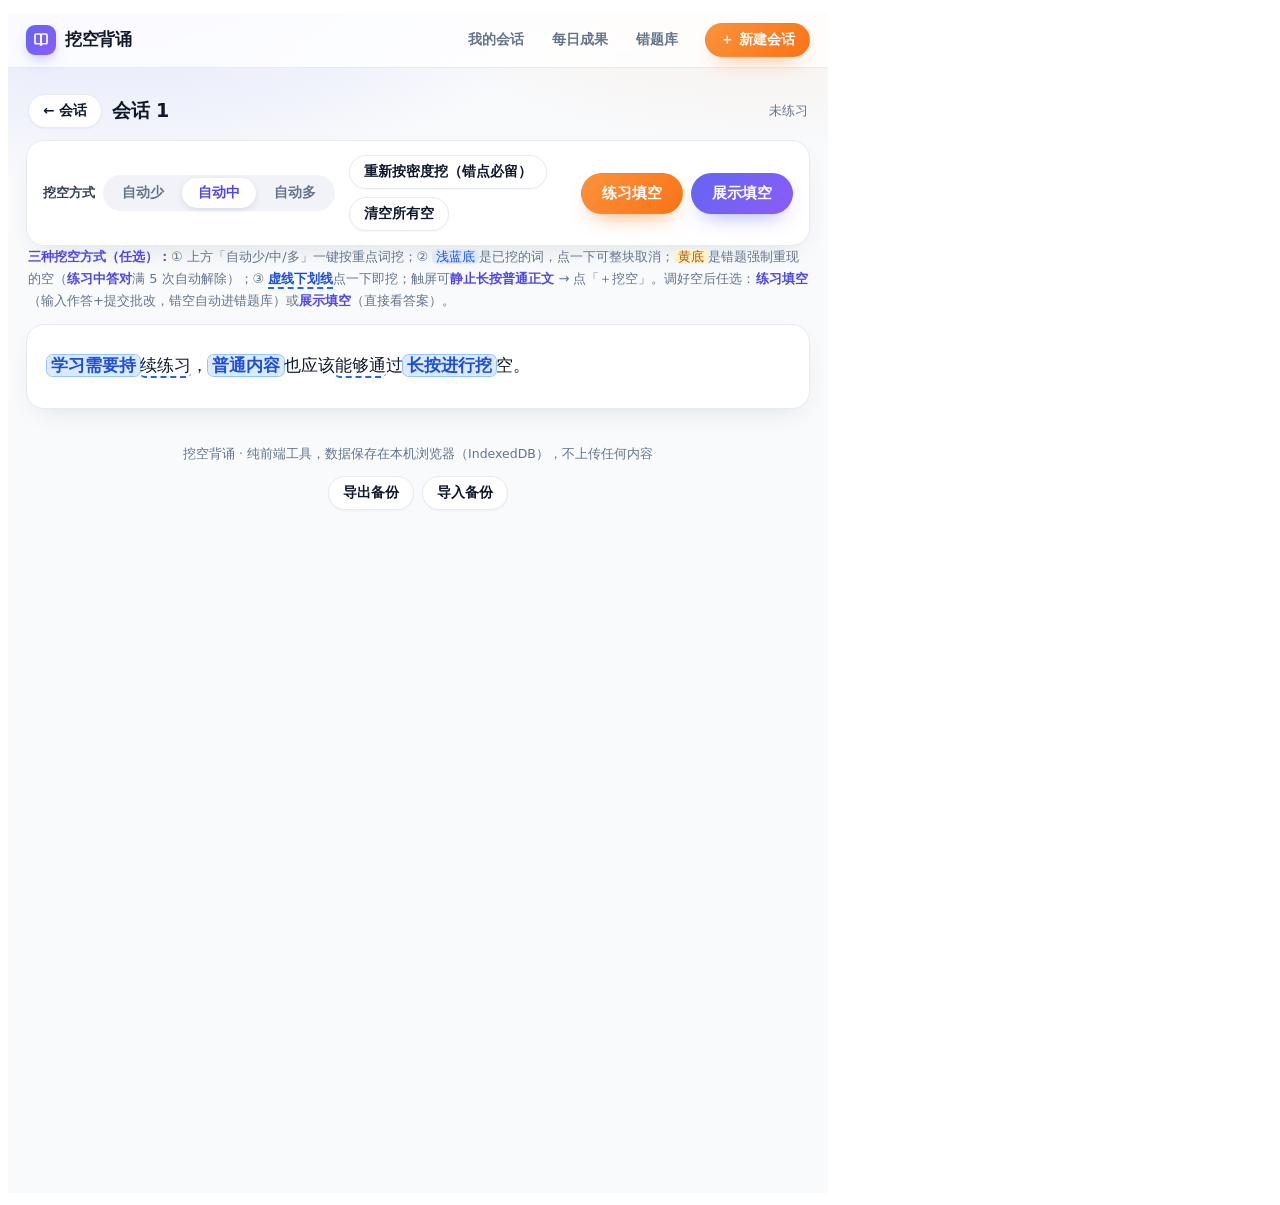
==== e2e_mobile_contract.html @ 043310d4 "deploy: adjustable mobile selection handles" ====
<!doctype html><meta charset="utf-8"><title>RUNNING</title>
<pre id="log"></pre><iframe id="app" src="index.html" style="width:820px;height:1180px;border:0"></iframe>
<script>
(async function () {
  var out = [], frame = document.getElementById('app');
  function ok(name, value, detail) { out.push((value ? 'PASS | ' : 'FAIL | ') + name + (detail ? ' :: ' + detail : '')); }
  function sleep(ms) { return new Promise(function (resolve) { setTimeout(resolve, ms); }); }
  await new Promise(function (resolve) { frame.onload = resolve; });
  var w = frame.contentWindow, d = frame.contentDocument;
  var runtimeErrors=[];
  w.addEventListener('error',function(e){runtimeErrors.push(e.message||'error');});
  w.addEventListener('unhandledrejection',function(e){runtimeErrors.push(String(e.reason||'rejection'));});
  await w.RT.store.ready();
  w.RT.app.go('new');
  d.getElementById('newText').value = '学习需要持续练习，普通内容也应该能够通过长按进行挖空。';
  d.getElementById('btnCreate').click();
  await sleep(350);
  var paper = d.getElementById('paper');
  ok('页面进入设计状态', paper && paper.classList.contains('mode-design'));

  function fire(type, x, y, target) {
    var touch = new w.Touch({identifier:1,target:target,clientX:x,clientY:y,pageX:x,pageY:y});
    var ev = new w.TouchEvent(type,{bubbles:true,cancelable:true,touches:type==='touchend'?[]:[touch],targetTouches:type==='touchend'?[]:[touch],changedTouches:[touch]});
    target.dispatchEvent(ev); return ev;
  }

  var suggest = paper.querySelector('.tk.suggest');
  ok('存在虚线建议词', !!suggest);
  if (suggest) {
    var sr=suggest.getBoundingClientRect();
    fire('touchstart',sr.left+2,sr.top+2,suggest); await sleep(420); fire('touchend',sr.left+2,sr.top+2,suggest); await sleep(20);
    ok('虚线词长按不会打开多余浮层', d.getElementById('selPop').hidden);
    var beforeSuggest = w.RT.app.state.blanks.length;
    suggest.click(); await sleep(80);
    ok('虚线词单击一次挖空', w.RT.app.state.blanks.length === beforeSuggest + 1);
  }
  var blue = paper.querySelector('.tk.on:not(.forced)');
  ok('存在可取消蓝色词块', !!blue);
  if (blue) {
    var brc=blue.getBoundingClientRect();
    fire('touchstart',brc.left+2,brc.top+2,blue); await sleep(420); fire('touchend',brc.left+2,brc.top+2,blue); await sleep(20);
    ok('蓝色词块长按不会打开多余浮层', d.getElementById('selPop').hidden);
    var beforeBlue = w.RT.app.state.blanks.length;
    blue.click(); await sleep(80);
    ok('蓝色词块单击一次取消', w.RT.app.state.blanks.length === beforeBlue - 1);
  }

  paper = d.getElementById('paper');
  var ordinary = null, walker = d.createTreeWalker(paper, w.NodeFilter.SHOW_TEXT, null), node;
  while ((node = walker.nextNode())) {
    if (node.parentElement === paper && node.nodeValue.trim()) { ordinary = node; break; }
  }
  ok('存在普通正文文本', !!ordinary);
  if (ordinary) {
    var range = d.createRange(); range.setStart(ordinary,0); range.setEnd(ordinary,1);
    var rect = range.getBoundingClientRect(), x=rect.left+rect.width/2, y=rect.top+rect.height/2;
    try { Object.defineProperty(d,'caretRangeFromPoint',{value:undefined,configurable:true}); } catch (_) {}
    try { Object.defineProperty(d,'caretPositionFromPoint',{value:undefined,configurable:true}); } catch (_) {}
    fire('touchstart',x,y,paper); await sleep(420); fire('touchend',x,y,paper); await sleep(40);
    ok('iPad API 缺失时普通正文静止长按有高亮', d.querySelectorAll('#selLayer .sel-hl').length > 0);
    ok('普通正文静止长按显示挖空按钮', !d.getElementById('selPop').hidden && !d.getElementById('selAdd').hidden);
    ok('长按未创建浏览器原生选区', !w.getSelection().rangeCount || w.getSelection().isCollapsed);
    var handles=d.querySelectorAll('#selLayer .sel-handle');
    ok('长按后显示左右两个范围手柄', handles.length===2);
    var endHandle=d.querySelector('#selLayer .sel-handle.end');
    var laterNode=null, laterWalk=d.createTreeWalker(paper,w.NodeFilter.SHOW_TEXT,null), ln;
    while((ln=laterWalk.nextNode())) {
      if(ln.nodeValue && ln.nodeValue.trim() && ln!==ordinary && !ln.parentElement.closest('#selLayer')){
        var probe=d.createRange();probe.setStart(ln,0);probe.setEnd(ln,Math.min(1,ln.nodeValue.length));
        var probeRect=probe.getBoundingClientRect();if(probeRect.width||probeRect.height)laterNode=ln;
      }
    }
    if(endHandle && laterNode){
      var lr=d.createRange();lr.setStart(laterNode,0);lr.setEnd(laterNode,Math.min(1,laterNode.nodeValue.length));
      var lrc=lr.getBoundingClientRect(), eh=endHandle.getBoundingClientRect();
      var expectedRange=d.createRange();expectedRange.selectNodeContents(paper);expectedRange.setEnd(laterNode,Math.min(1,laterNode.nodeValue.length));
      var expectedOffset=expectedRange.toString().length;
      fire('touchstart',eh.left+eh.width/2,eh.top+eh.height/2,endHandle);
      var handleMove=fire('touchmove',lrc.right,lrc.top+lrc.height/2,endHandle);
      fire('touchend',lrc.right,lrc.top+lrc.height/2,endHandle);await sleep(40);
      ok('拖动右手柄时由应用接管手势', handleMove.defaultPrevented);
      var layerAfter=d.getElementById('selLayer');
      ok('拖动后左右手柄和高亮仍然存在', d.querySelectorAll('#selLayer .sel-handle').length===2 && d.querySelectorAll('#selLayer .sel-hl').length>0,
        layerAfter ? layerAfter.getAttribute('data-range-start')+','+layerAfter.getAttribute('data-range-end')+' expected='+expectedOffset : 'no layer');
      var startHandle=d.querySelector('#selLayer .sel-handle.start'), shrinkNode=null;
      var shrinkWalk=d.createTreeWalker(paper,w.NodeFilter.SHOW_TEXT,null), sn;
      while((sn=shrinkWalk.nextNode())){
        if(!sn.nodeValue||!sn.nodeValue.trim()||sn.parentElement.closest('#selLayer'))continue;
        var er=d.createRange();er.selectNodeContents(paper);er.setEnd(sn,Math.min(1,sn.nodeValue.length));
        var eo=er.toString().length;if(eo>2&&eo<expectedOffset-1){shrinkNode=sn;break;}
      }
      if(startHandle&&shrinkNode){
        var shr=d.createRange();shr.setStart(shrinkNode,0);shr.setEnd(shrinkNode,Math.min(1,shrinkNode.nodeValue.length));
        var shrc=shr.getBoundingClientRect(), sh=startHandle.getBoundingClientRect();
        fire('touchstart',sh.left+sh.width/2,sh.top+sh.height/2,startHandle);
        var shrinkMove=fire('touchmove',shrc.right,shrc.top+shrc.height/2,startHandle);
        fire('touchend',shrc.right,shrc.top+shrc.height/2,startHandle);await sleep(40);
        var shrunkLayer=d.getElementById('selLayer'), shrunkStart=+(shrunkLayer&&shrunkLayer.getAttribute('data-range-start'));
        ok('拖动左手柄时由应用接管手势', shrinkMove.defaultPrevented);
        ok('左手柄可向右缩短挖空范围', shrunkStart>0 && shrunkStart<+(shrunkLayer&&shrunkLayer.getAttribute('data-range-end')),
          shrunkLayer ? shrunkLayer.getAttribute('data-range-start')+','+shrunkLayer.getAttribute('data-range-end') : 'no layer');
      }
    }
    var beforeAdd = w.RT.app.state.customRanges.length;
    d.getElementById('selAdd').click(); await sleep(100);
    ok('长按后点击加号完成挖空', w.RT.app.state.customRanges.length === beforeAdd + 1);
    var adjusted=w.RT.app.state.customRanges[w.RT.app.state.customRanges.length-1];
    ok('调整后的范围按新边界挖空', !!adjusted && adjusted[1]-adjusted[0]>1, adjusted ? adjusted.join(',') : 'none');

    await sleep(850);
    paper = d.getElementById('paper');
    var direct = null, walk2 = d.createTreeWalker(paper,w.NodeFilter.SHOW_TEXT,null);
    while ((node=walk2.nextNode())) { if(node.parentElement===paper && node.nodeValue.trim()){ direct=node; break; } }
    if (direct) {
      var r2=d.createRange(); r2.setStart(direct,0); r2.setEnd(direct,1); var q=r2.getBoundingClientRect();
      var h1=fire('touchstart',q.left+2,q.top+2,paper); var hm=fire('touchmove',q.left+52,q.top+2,paper); fire('touchend',q.left+52,q.top+2,paper); await sleep(30);
      ok('横向移动不触发拖选', d.getElementById('selPop').hidden && !d.querySelector('#selLayer .sel-hl'));
      ok('横向移动未被脚本锁死', !hm.defaultPrevented);
      var v1=fire('touchstart',q.left+2,q.top+2,paper); var vm=fire('touchmove',q.left+2,q.top+62,paper); fire('touchend',q.left+2,q.top+62,paper); await sleep(30);
      ok('纵向滑动不触发长按', d.getElementById('selPop').hidden);
      ok('纵向滑动未被 preventDefault', !vm.defaultPrevented);
    }
  }

  var target = paper.querySelector('.tk') || paper;
  var ss = new w.Event('selectstart',{bubbles:true,cancelable:true}); target.dispatchEvent(ss);
  var cm = new w.MouseEvent('contextmenu',{bubbles:true,cancelable:true}); target.dispatchEvent(cm);
  ok('触屏正文阻止原生选区', ss.defaultPrevented);
  ok('触屏正文阻止复制翻译菜单', cm.defaultPrevented);

  paper = d.getElementById('paper');
  var cancelTarget = paper;
  var cancelTouch = new w.Touch({identifier:2,target:cancelTarget,clientX:10,clientY:10,pageX:10,pageY:10});
  cancelTarget.dispatchEvent(new w.TouchEvent('touchstart',{bubbles:true,cancelable:true,touches:[cancelTouch],targetTouches:[cancelTouch],changedTouches:[cancelTouch]}));
  cancelTarget.dispatchEvent(new w.TouchEvent('touchcancel',{bubbles:true,cancelable:true,touches:[],targetTouches:[],changedTouches:[cancelTouch]}));
  await sleep(420);
  ok('touchcancel 后不会延迟弹出幽灵浮层', d.getElementById('selPop').hidden && !d.querySelector('#selLayer .sel-hl'));

  ok('移动端页面不再显示多余模式开关', !d.getElementById('btnTouchSel'));
  d.dispatchEvent(new w.MouseEvent('mousemove',{bubbles:true}));
  paper = d.getElementById('paper');
  var deskNode = null, deskWalk = d.createTreeWalker(paper,w.NodeFilter.SHOW_TEXT,null);
  while ((node=deskWalk.nextNode())) { if(node.parentElement===paper && node.nodeValue && node.nodeValue.trim()){ deskNode=node; break; } }
  if (deskNode) {
    var deskRange=d.createRange(); deskRange.setStart(deskNode,0); deskRange.setEnd(deskNode,Math.min(2,deskNode.nodeValue.length));
    var selection=w.getSelection(); selection.removeAllRanges(); selection.addRange(deskRange);
    d.dispatchEvent(new w.MouseEvent('mouseup',{bubbles:true,cancelable:true})); await sleep(30);
    ok('桌面 mouseup 划词路径仍正常', !d.getElementById('selPop').hidden);
    selection.removeAllRanges();
  }
  var textarea=d.getElementById('newText');
  var inputMenu=new w.MouseEvent('contextmenu',{bubbles:true,cancelable:true}); textarea.dispatchEvent(inputMenu);
  ok('输入框仍允许系统复制菜单', !inputMenu.defaultPrevented);
  ok('完整交互过程无脚本异常', runtimeErrors.length===0, runtimeErrors.join(' | '));

  document.getElementById('log').textContent = out.join('\n');
  var failures = out.filter(function (line) { return line.indexOf('FAIL') === 0; }).length;
  document.title = 'E2E_DONE_' + failures + '_' + out.length;
})();
</script>
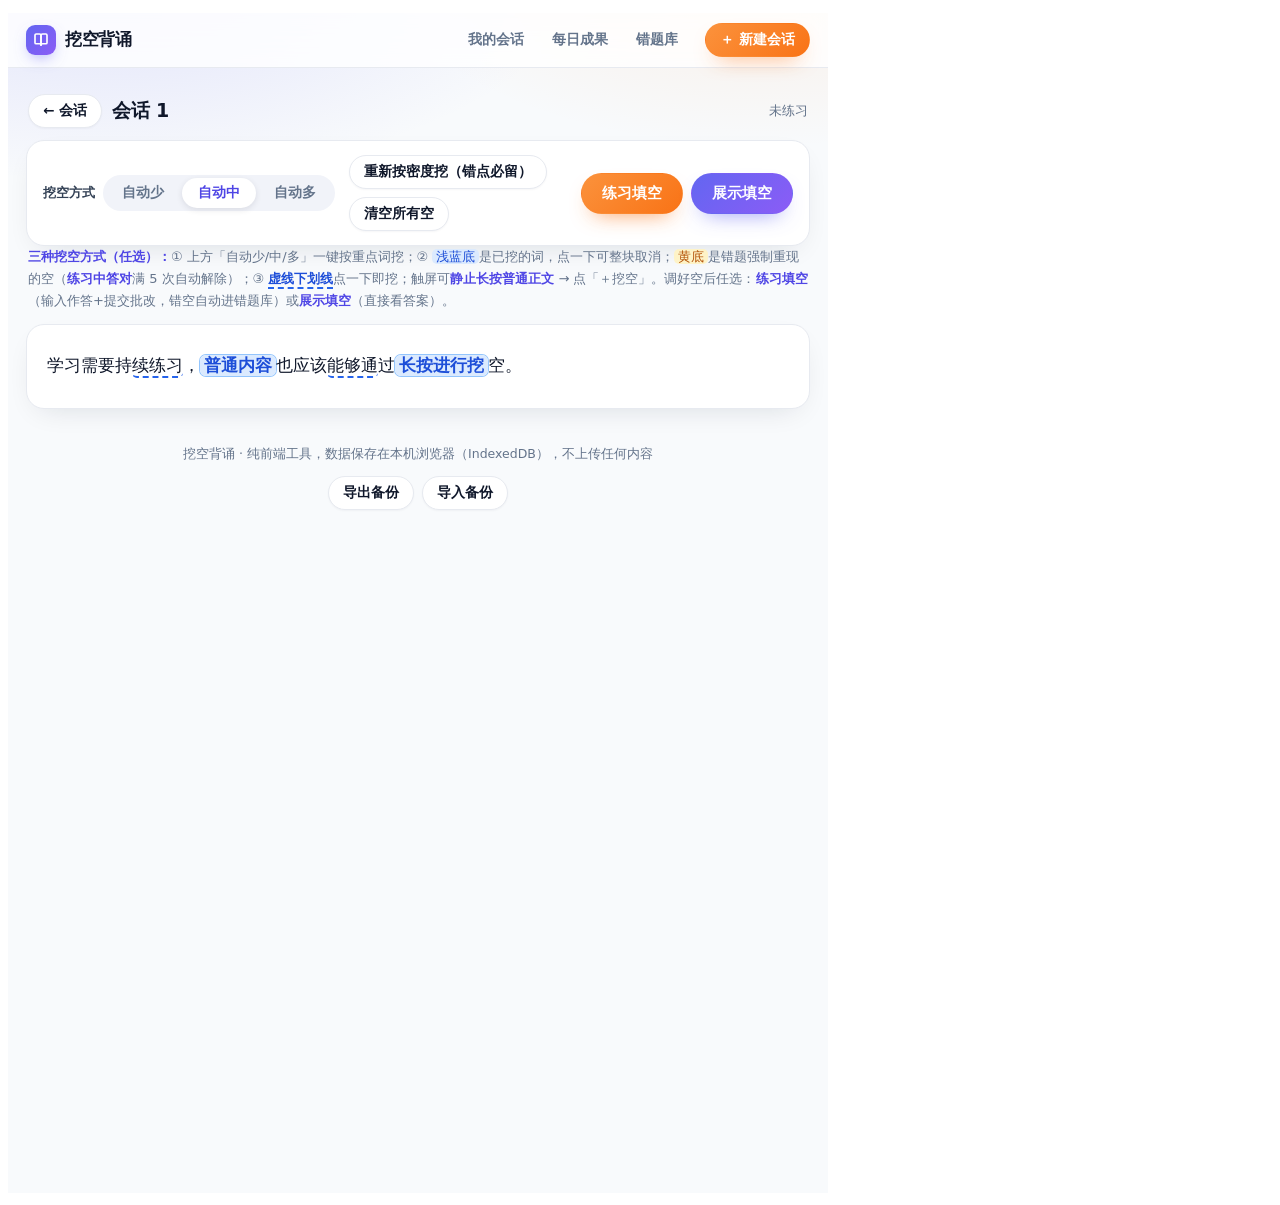
==== commit bbaab64d: "deploy: horizontally aligned mobile handles" ====
--- a/e2e_mobile_contract.html
+++ b/e2e_mobile_contract.html
@@ -62,6 +62,14 @@
     ok('长按未创建浏览器原生选区', !w.getSelection().rangeCount || w.getSelection().isCollapsed);
     var handles=d.querySelectorAll('#selLayer .sel-handle');
     ok('长按后显示左右两个范围手柄', handles.length===2);
+    if(handles.length===2){
+      var selectionRect=d.querySelector('#selLayer .sel-hl').getBoundingClientRect();
+      var startCenter=handles[0].getBoundingClientRect().top+handles[0].getBoundingClientRect().height/2;
+      var endCenter=handles[1].getBoundingClientRect().top+handles[1].getBoundingClientRect().height/2;
+      ok('左右手柄与选区同一高度，便于水平拖动',
+        Math.abs(startCenter-(selectionRect.top+selectionRect.height/2))<2 && Math.abs(endCenter-(selectionRect.top+selectionRect.height/2))<2,
+        'start='+Math.round(startCenter)+' end='+Math.round(endCenter)+' selection='+Math.round(selectionRect.top+selectionRect.height/2));
+    }
     var endHandle=d.querySelector('#selLayer .sel-handle.end');
     var laterNode=null, laterWalk=d.createTreeWalker(paper,w.NodeFilter.SHOW_TEXT,null), ln;
     while((ln=laterWalk.nextNode())) {
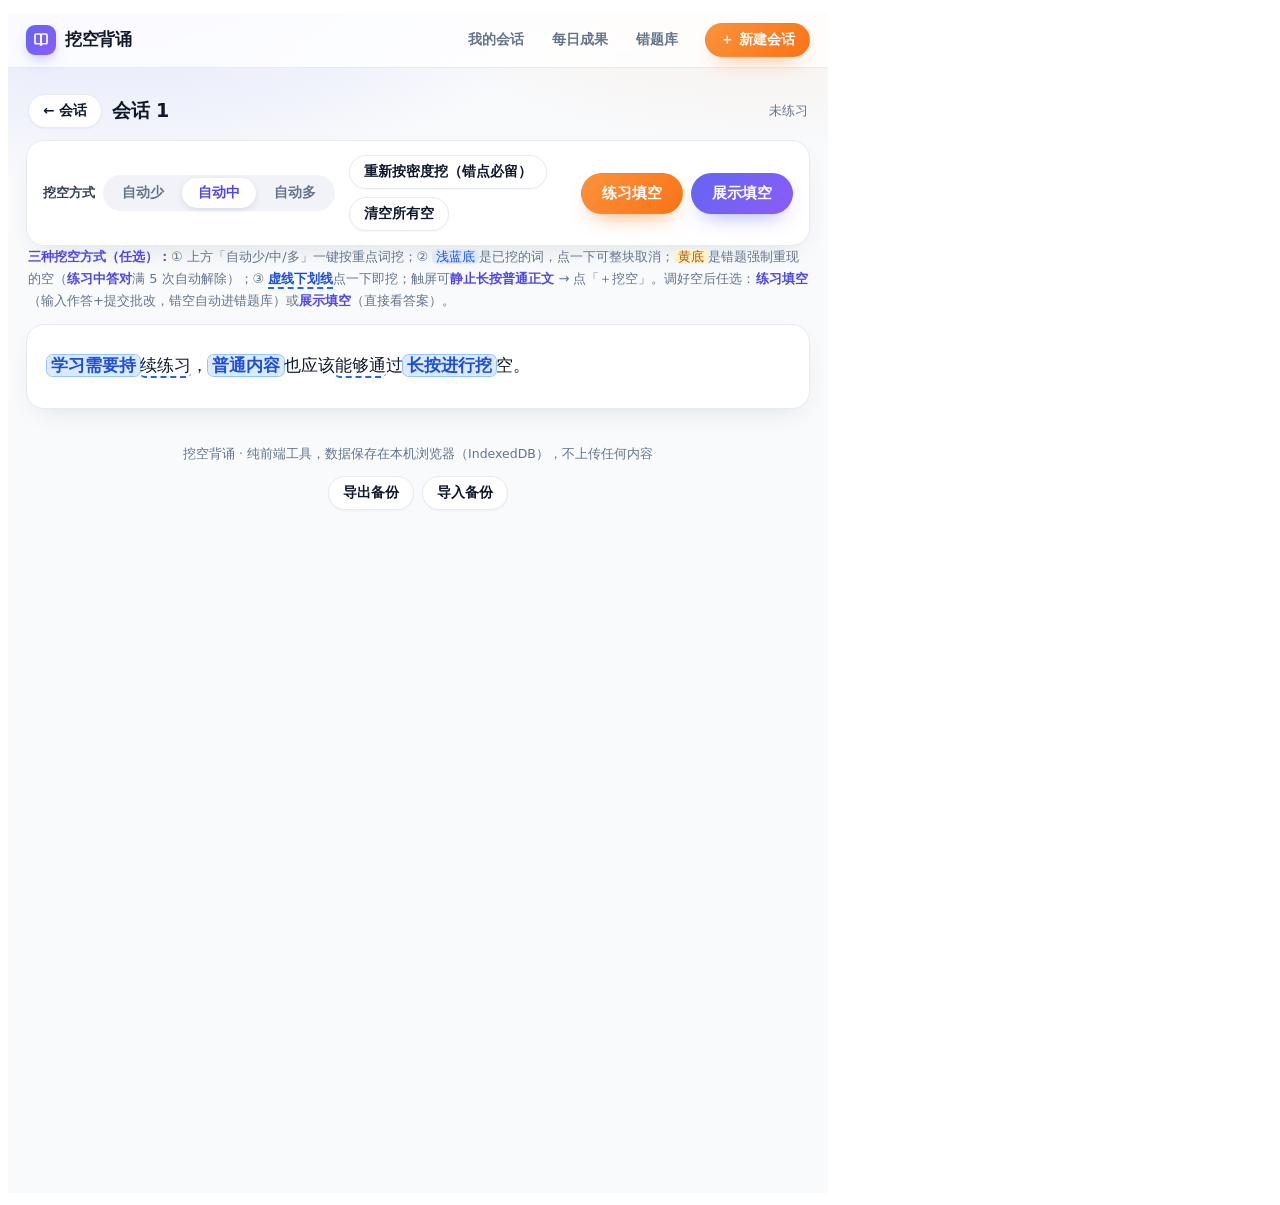
==== commit d06584d6: "deploy: correct touch target blank range" ====
--- a/e2e_mobile_contract.html
+++ b/e2e_mobile_contract.html
@@ -52,12 +52,17 @@
   }
   ok('存在普通正文文本', !!ordinary);
   if (ordinary) {
-    var range = d.createRange(); range.setStart(ordinary,0); range.setEnd(ordinary,1);
+    var pressChar=Math.min(2,ordinary.nodeValue.length-1);
+    var beforePress=d.createRange();beforePress.selectNodeContents(paper);beforePress.setEnd(ordinary,pressChar);
+    var pressOffset=beforePress.toString().length;
+    var range = d.createRange(); range.setStart(ordinary,pressChar); range.setEnd(ordinary,pressChar+1);
     var rect = range.getBoundingClientRect(), x=rect.left+rect.width/2, y=rect.top+rect.height/2;
     try { Object.defineProperty(d,'caretRangeFromPoint',{value:undefined,configurable:true}); } catch (_) {}
     try { Object.defineProperty(d,'caretPositionFromPoint',{value:undefined,configurable:true}); } catch (_) {}
     fire('touchstart',x,y,paper); await sleep(420); fire('touchend',x,y,paper); await sleep(40);
     ok('iPad API 缺失时普通正文静止长按有高亮', d.querySelectorAll('#selLayer .sel-hl').length > 0);
+    var pressedLayer=d.getElementById('selLayer'),pressedS=+(pressedLayer&&pressedLayer.getAttribute('data-range-start')),pressedE=+(pressedLayer&&pressedLayer.getAttribute('data-range-end'));
+    ok('长按落点与最终选区严格对应', pressedS<=pressOffset && pressOffset<pressedE, 'press='+pressOffset+' selected='+pressedS+','+pressedE);
     ok('普通正文静止长按显示挖空按钮', !d.getElementById('selPop').hidden && !d.getElementById('selAdd').hidden);
     ok('长按未创建浏览器原生选区', !w.getSelection().rangeCount || w.getSelection().isCollapsed);
     var handles=d.querySelectorAll('#selLayer .sel-handle');
@@ -69,6 +74,10 @@
       ok('左右手柄与选区同一高度，便于水平拖动',
         Math.abs(startCenter-(selectionRect.top+selectionRect.height/2))<2 && Math.abs(endCenter-(selectionRect.top+selectionRect.height/2))<2,
         'start='+Math.round(startCenter)+' end='+Math.round(endCenter)+' selection='+Math.round(selectionRect.top+selectionRect.height/2));
+      var startBox=handles[0].getBoundingClientRect(), endBox=handles[1].getBoundingClientRect();
+      ok('圆点置于选区左右外侧，不遮盖文字',
+        startBox.left+30<=selectionRect.left && endBox.right-30>=selectionRect.right,
+        'startRight='+Math.round(startBox.left+30)+' selectionLeft='+Math.round(selectionRect.left)+' endLeft='+Math.round(endBox.right-30)+' selectionRight='+Math.round(selectionRect.right));
     }
     var endHandle=d.querySelector('#selLayer .sel-handle.end');
     var laterNode=null, laterWalk=d.createTreeWalker(paper,w.NodeFilter.SHOW_TEXT,null), ln;
@@ -114,6 +123,11 @@
     ok('长按后点击加号完成挖空', w.RT.app.state.customRanges.length === beforeAdd + 1);
     var adjusted=w.RT.app.state.customRanges[w.RT.app.state.customRanges.length-1];
     ok('调整后的范围按新边界挖空', !!adjusted && adjusted[1]-adjusted[0]>1, adjusted ? adjusted.join(',') : 'none');
+    if(adjusted){
+      var expectedText=(w.RT.app.state.cur.text||'').slice(adjusted[0],adjusted[1]);
+      var blankText=w.RT.app.state.toks.filter(function(tok){return tok._blank && tok.p>=adjusted[0] && tok.p+tok.s.length<=adjusted[1];}).map(function(tok){return tok.s;}).join('');
+      ok('确认挖空后的蓝色词严格对应调整选区', blankText===expectedText, 'expected='+expectedText+' actual='+blankText);
+    }
 
     await sleep(850);
     paper = d.getElementById('paper');
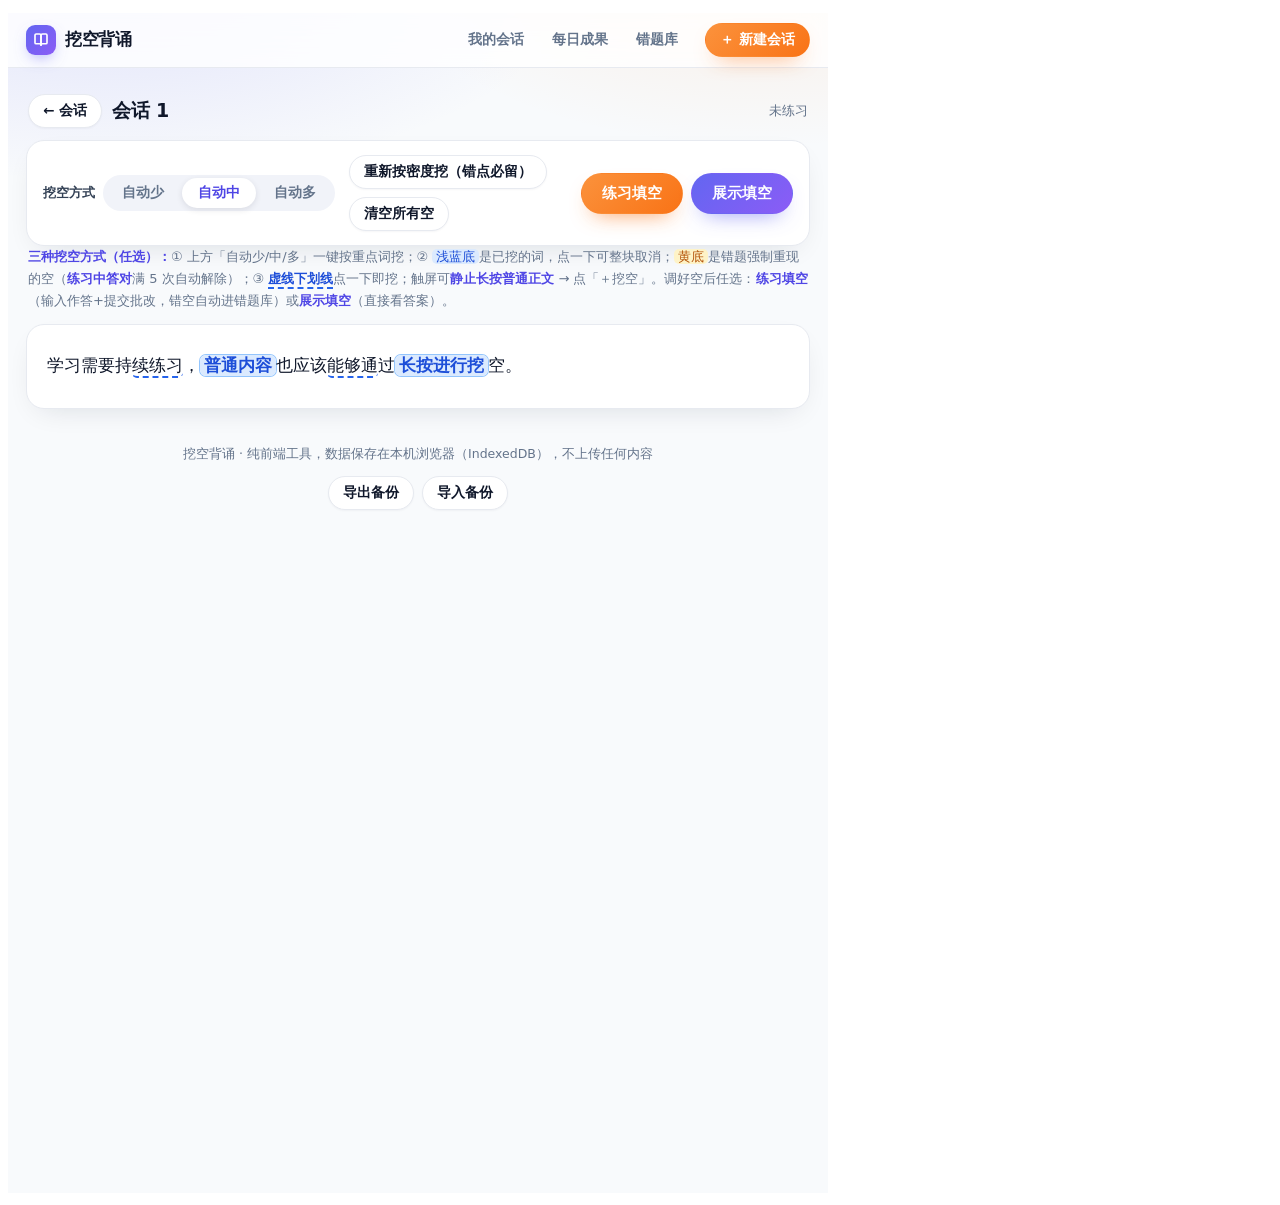
==== commit d8d25958: "deploy: cache mobile selection geometry" ====
--- a/e2e_mobile_contract.html
+++ b/e2e_mobile_contract.html
@@ -92,10 +92,17 @@
       var lrc=lr.getBoundingClientRect(), eh=endHandle.getBoundingClientRect();
       var expectedRange=d.createRange();expectedRange.selectNodeContents(paper);expectedRange.setEnd(laterNode,Math.min(1,laterNode.nodeValue.length));
       var expectedOffset=expectedRange.toString().length;
+      var nativeCreateRange=d.createRange.bind(d), dragRangeCreates=0;
+      d.createRange=function(){dragRangeCreates++;return nativeCreateRange();};
       fire('touchstart',eh.left+eh.width/2,eh.top+eh.height/2,endHandle);
-      var handleMove=fire('touchmove',lrc.right,lrc.top+lrc.height/2,endHandle);
-      fire('touchend',lrc.right,lrc.top+lrc.height/2,endHandle);await sleep(40);
+      var handleMove;
+      for(var dragStep=0;dragStep<16;dragStep++){
+        handleMove=fire('touchmove',dragStep%2?lrc.left:lrc.right,lrc.top+lrc.height/2,d);
+      }
+      fire('touchend',lrc.right,lrc.top+lrc.height/2,d);await sleep(40);
+      d.createRange=nativeCreateRange;
       ok('拖动右手柄时由应用接管手势', handleMove.defaultPrevented);
+      ok('连续拖动不重复扫描全文（16 次更新）', dragRangeCreates<=20, dragRangeCreates+' 个 Range');
       var layerAfter=d.getElementById('selLayer');
       ok('拖动后左右手柄和高亮仍然存在', d.querySelectorAll('#selLayer .sel-handle').length===2 && d.querySelectorAll('#selLayer .sel-hl').length>0,
         layerAfter ? layerAfter.getAttribute('data-range-start')+','+layerAfter.getAttribute('data-range-end')+' expected='+expectedOffset : 'no layer');
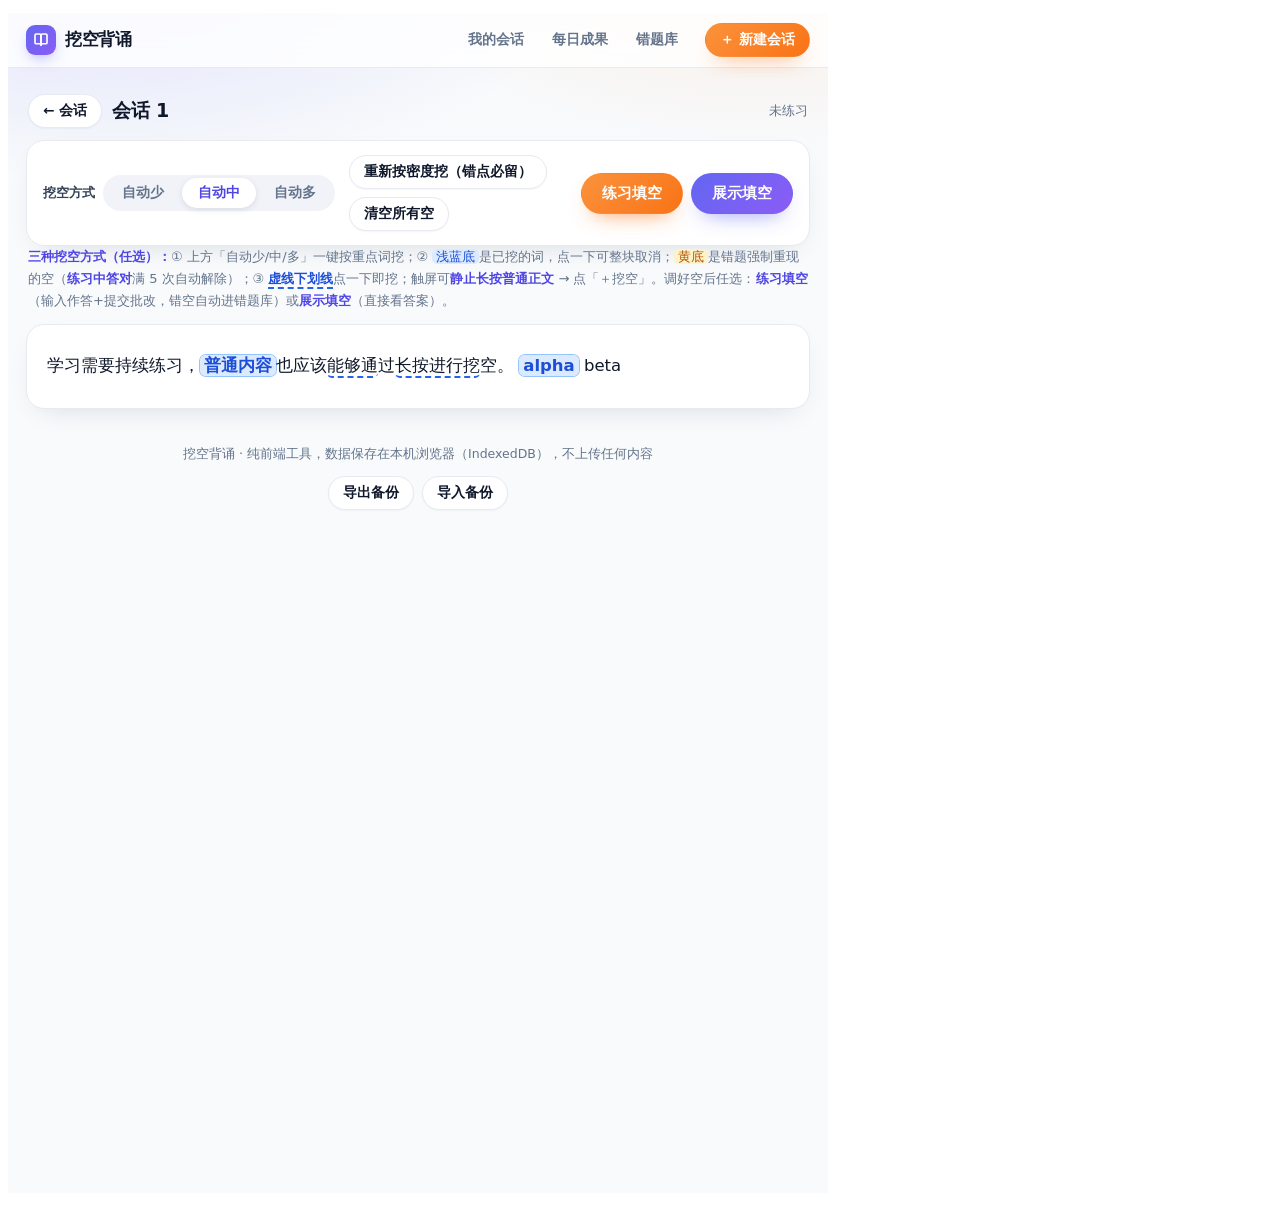
==== commit c4ab84b2: "fix: preserve exact manual blank range" ====
--- a/e2e_mobile_contract.html
+++ b/e2e_mobile_contract.html
@@ -12,7 +12,7 @@
   w.addEventListener('unhandledrejection',function(e){runtimeErrors.push(String(e.reason||'rejection'));});
   await w.RT.store.ready();
   w.RT.app.go('new');
-  d.getElementById('newText').value = '学习需要持续练习，普通内容也应该能够通过长按进行挖空。';
+  d.getElementById('newText').value = '学习需要持续练习，普通内容也应该能够通过长按进行挖空。 alpha beta';
   d.getElementById('btnCreate').click();
   await sleep(350);
   var paper = d.getElementById('paper');
@@ -134,6 +134,11 @@
       var expectedText=(w.RT.app.state.cur.text||'').slice(adjusted[0],adjusted[1]);
       var blankText=w.RT.app.state.toks.filter(function(tok){return tok._blank && tok.p>=adjusted[0] && tok.p+tok.s.length<=adjusted[1];}).map(function(tok){return tok.s;}).join('');
       ok('确认挖空后的蓝色词严格对应调整选区', blankText===expectedText, 'expected='+expectedText+' actual='+blankText);
+      var blueBlocks=[].slice.call(d.querySelectorAll('#paper .tk.on.manual:not(.forced)'));
+      ok('跨空格的连续手选只渲染为一个蓝色块', blueBlocks.length===1,
+        blueBlocks.length+' 块，文本='+blueBlocks.map(function(el){return el.textContent;}).join(' | '));
+      ok('连续蓝色块与调整后的选区逐字一致', !!blueBlocks[0] && blueBlocks[0].textContent===expectedText,
+        'range='+adjusted.join(',')+' expected='+expectedText+' actual='+(blueBlocks[0]&&blueBlocks[0].textContent)+' toks='+w.RT.app.state.toks.filter(function(tok){return tok._blank;}).map(function(tok){return tok.p+':'+tok.s;}).join('/'));
     }
 
     await sleep(850);
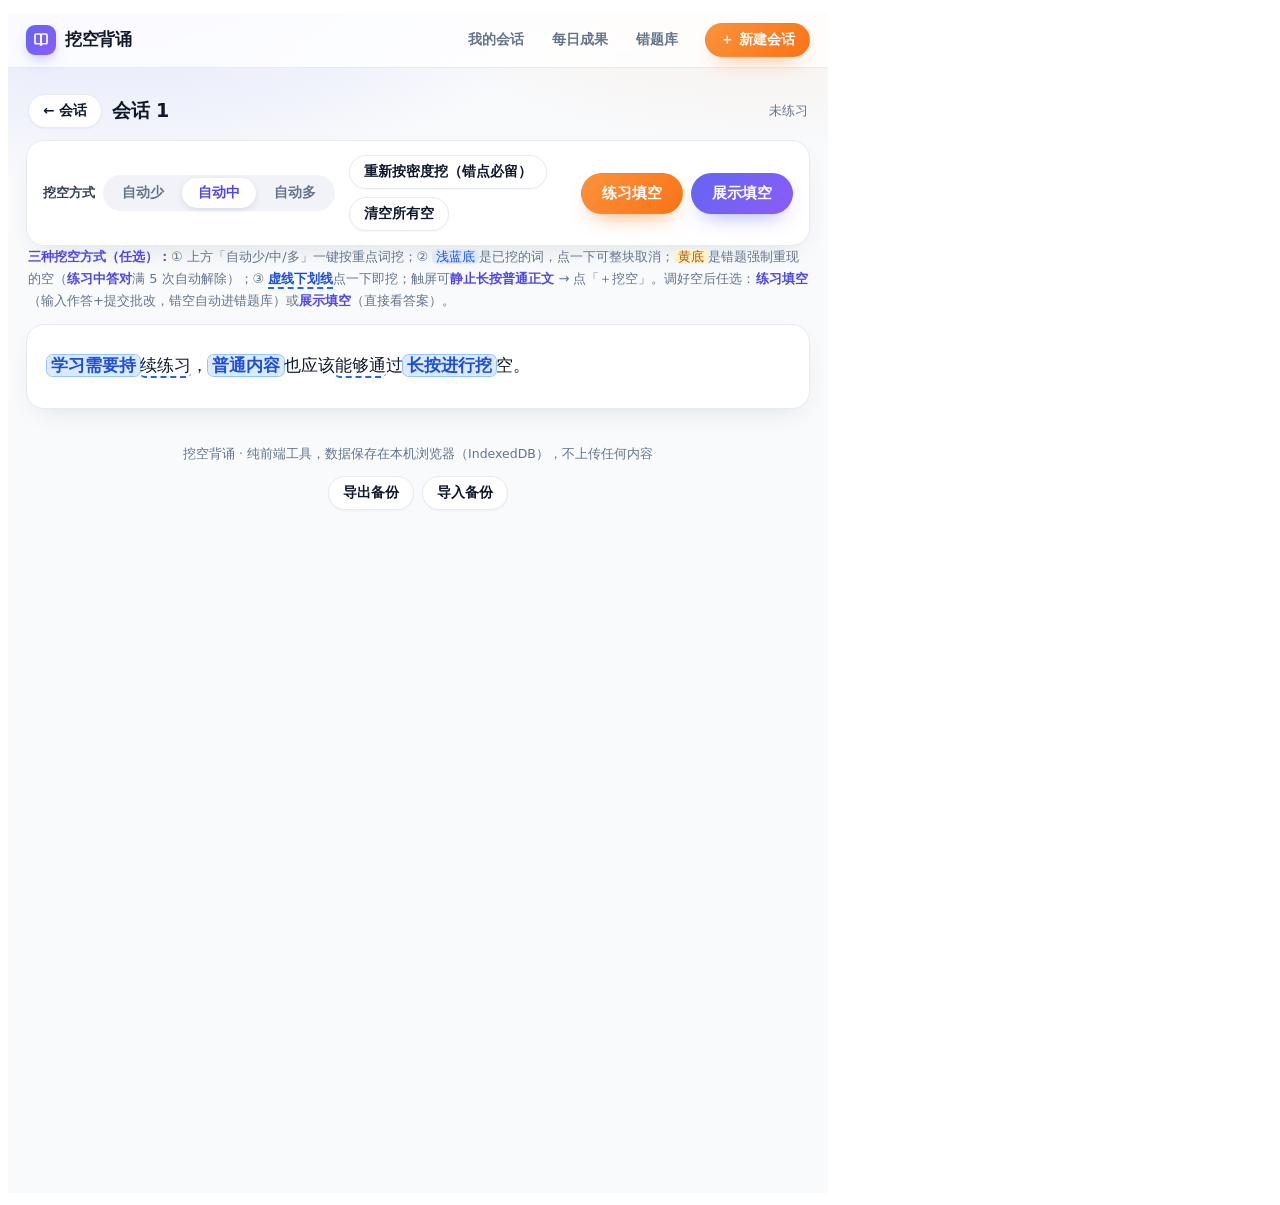
==== commit a433603a: "Revert "fix: preserve exact manual blank range" This reverts commit c4ab84b2fe654abb9c15fc46cb9c5a58" ====
--- a/e2e_mobile_contract.html
+++ b/e2e_mobile_contract.html
@@ -12,7 +12,7 @@
   w.addEventListener('unhandledrejection',function(e){runtimeErrors.push(String(e.reason||'rejection'));});
   await w.RT.store.ready();
   w.RT.app.go('new');
-  d.getElementById('newText').value = '学习需要持续练习，普通内容也应该能够通过长按进行挖空。 alpha beta';
+  d.getElementById('newText').value = '学习需要持续练习，普通内容也应该能够通过长按进行挖空。';
   d.getElementById('btnCreate').click();
   await sleep(350);
   var paper = d.getElementById('paper');
@@ -134,11 +134,6 @@
       var expectedText=(w.RT.app.state.cur.text||'').slice(adjusted[0],adjusted[1]);
       var blankText=w.RT.app.state.toks.filter(function(tok){return tok._blank && tok.p>=adjusted[0] && tok.p+tok.s.length<=adjusted[1];}).map(function(tok){return tok.s;}).join('');
       ok('确认挖空后的蓝色词严格对应调整选区', blankText===expectedText, 'expected='+expectedText+' actual='+blankText);
-      var blueBlocks=[].slice.call(d.querySelectorAll('#paper .tk.on.manual:not(.forced)'));
-      ok('跨空格的连续手选只渲染为一个蓝色块', blueBlocks.length===1,
-        blueBlocks.length+' 块，文本='+blueBlocks.map(function(el){return el.textContent;}).join(' | '));
-      ok('连续蓝色块与调整后的选区逐字一致', !!blueBlocks[0] && blueBlocks[0].textContent===expectedText,
-        'range='+adjusted.join(',')+' expected='+expectedText+' actual='+(blueBlocks[0]&&blueBlocks[0].textContent)+' toks='+w.RT.app.state.toks.filter(function(tok){return tok._blank;}).map(function(tok){return tok.p+':'+tok.s;}).join('/'));
     }
 
     await sleep(850);
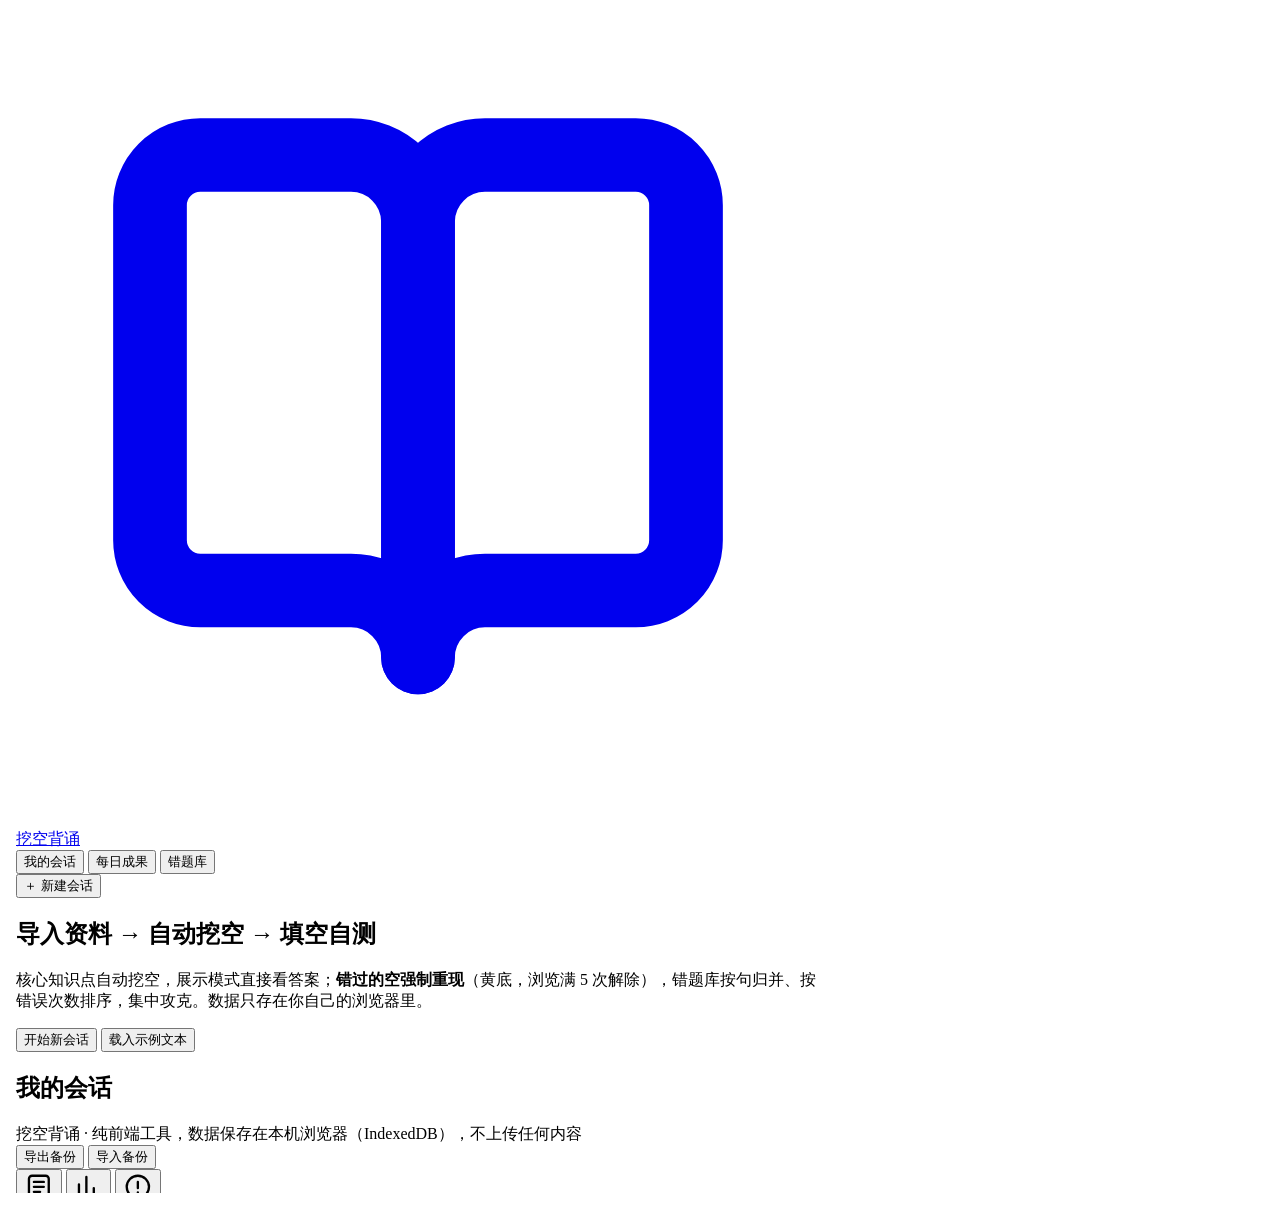
==== commit 2db75134: "Revert "fix: align touch handles with exact text boundaries" This reverts commit 18b58ab75b0ea296b68" ====
--- a/e2e_mobile_contract.html
+++ b/e2e_mobile_contract.html
@@ -12,7 +12,7 @@
   w.addEventListener('unhandledrejection',function(e){runtimeErrors.push(String(e.reason||'rejection'));});
   await w.RT.store.ready();
   w.RT.app.go('new');
-  d.getElementById('newText').value = '学习需要持续练习，普通内容也应该能够通过长按进行挖空。';
+  d.getElementById('newText').value = '学习需要持续练习，普通内容也应该能够通过长按进行挖空。 alpha beta';
   d.getElementById('btnCreate').click();
   await sleep(350);
   var paper = d.getElementById('paper');
@@ -134,6 +134,11 @@
       var expectedText=(w.RT.app.state.cur.text||'').slice(adjusted[0],adjusted[1]);
       var blankText=w.RT.app.state.toks.filter(function(tok){return tok._blank && tok.p>=adjusted[0] && tok.p+tok.s.length<=adjusted[1];}).map(function(tok){return tok.s;}).join('');
       ok('确认挖空后的蓝色词严格对应调整选区', blankText===expectedText, 'expected='+expectedText+' actual='+blankText);
+      var blueBlocks=[].slice.call(d.querySelectorAll('#paper .tk.on.manual:not(.forced)'));
+      ok('跨空格的连续手选只渲染为一个蓝色块', blueBlocks.length===1,
+        blueBlocks.length+' 块，文本='+blueBlocks.map(function(el){return el.textContent;}).join(' | '));
+      ok('连续蓝色块与调整后的选区逐字一致', !!blueBlocks[0] && blueBlocks[0].textContent===expectedText,
+        'range='+adjusted.join(',')+' expected='+expectedText+' actual='+(blueBlocks[0]&&blueBlocks[0].textContent)+' toks='+w.RT.app.state.toks.filter(function(tok){return tok._blank;}).map(function(tok){return tok.p+':'+tok.s;}).join('/'));
     }
 
     await sleep(850);
